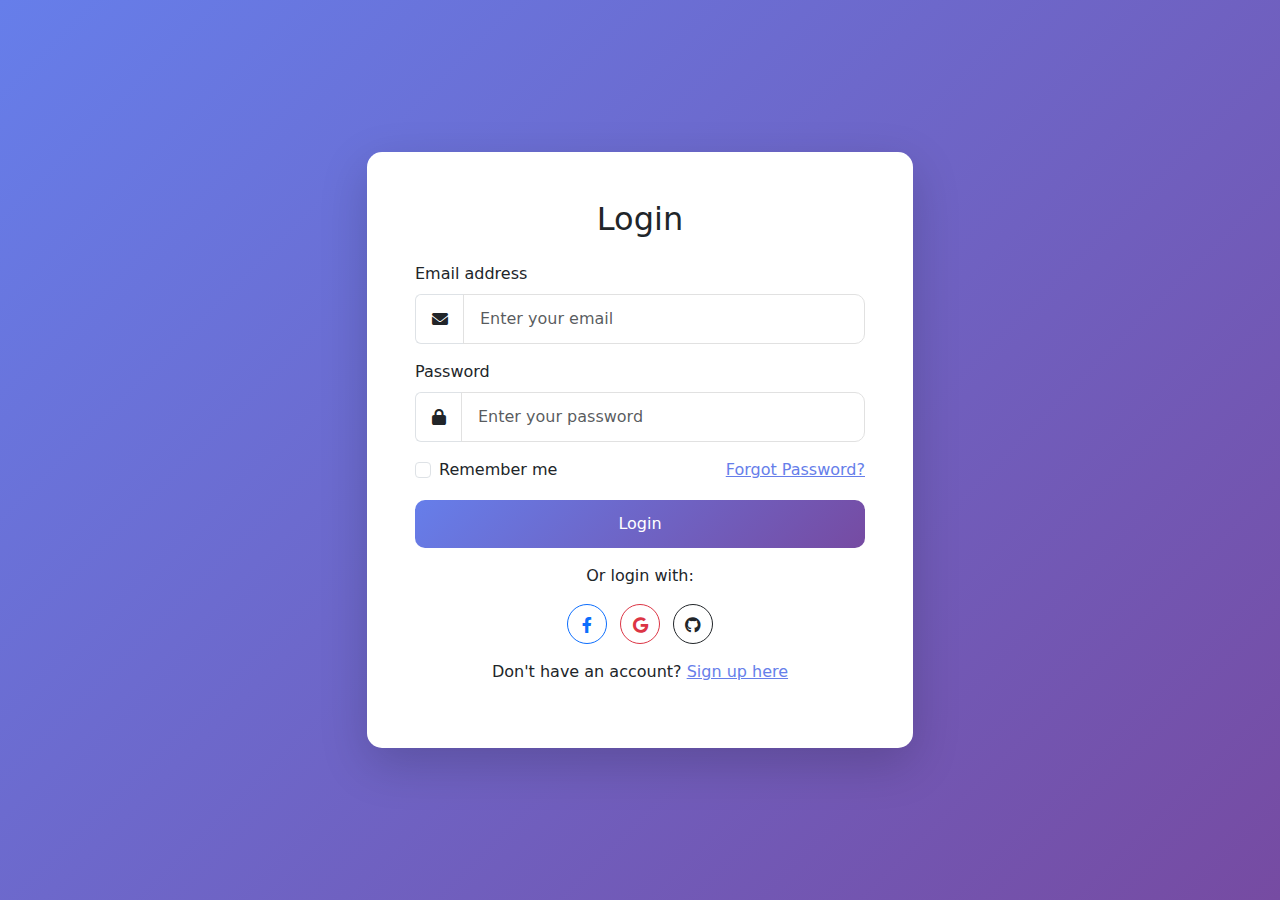
==== index.html @ 2c556b1e "Replace old login.html with new index.html for improved login UI. The new file maintains the same st" ====
<!DOCTYPE html>
<html lang="en">
<head>
    <meta charset="UTF-8">
    <meta name="viewport" content="width=device-width, initial-scale=1.0">
    <title>Login</title>
    <!-- Bootstrap CSS -->
    <link href="https://cdn.jsdelivr.net/npm/bootstrap@5.3.0/dist/css/bootstrap.min.css" rel="stylesheet">
    <!-- Custom CSS -->
    <link rel="stylesheet" href="style.css">
    <!-- Font Awesome -->
    <link rel="stylesheet" href="https://cdnjs.cloudflare.com/ajax/libs/font-awesome/6.0.0/css/all.min.css">
</head>
<body>
    <div class="container">
        <div class="row justify-content-center min-vh-100 align-items-center">
            <div class="col-md-6">
                <div class="card shadow-lg">
                    <div class="card-body p-5">
                        <h2 class="text-center mb-4">Login</h2>
                        <form>
                            <div class="mb-3">
                                <label for="email" class="form-label">Email address</label>
                                <div class="input-group">
                                    <span class="input-group-text"><i class="fas fa-envelope"></i></span>
                                    <input type="email" class="form-control" id="email" placeholder="Enter your email" required>
                                </div>
                            </div>

                            <div class="mb-3">
                                <label for="password" class="form-label">Password</label>
                                <div class="input-group">
                                    <span class="input-group-text"><i class="fas fa-lock"></i></span>
                                    <input type="password" class="form-control" id="password" placeholder="Enter your password" required>
                                </div>
                            </div>

                            <div class="mb-3 d-flex justify-content-between">
                                <div class="form-check">
                                    <input type="checkbox" class="form-check-input" id="remember">
                                    <label class="form-check-label" for="remember">Remember me</label>
                                </div>
                                <a href="forgot-password.html" class="text-primary">Forgot Password?</a>
                            </div>

                            <button type="submit" class="btn btn-primary w-100 mb-3">Login</button>
                            
                            <div class="text-center">
                                <p>Or login with:</p>
                                <div class="social-buttons">
                                    <button type="button" class="btn btn-outline-primary me-2"><i class="fab fa-facebook-f"></i></button>
                                    <button type="button" class="btn btn-outline-danger me-2"><i class="fab fa-google"></i></button>
                                    <button type="button" class="btn btn-outline-dark"><i class="fab fa-github"></i></button>
                                </div>
                            </div>
                        </form>
                        <div class="text-center mt-3">
                            <p>Don't have an account? <a href="signup.html" class="text-primary">Sign up here</a></p>
                        </div>
                    </div>
                </div>
            </div>
        </div>
    </div>

    <!-- Bootstrap JS -->
    <script src="https://cdn.jsdelivr.net/npm/bootstrap@5.3.0/dist/js/bootstrap.bundle.min.js"></script>
</body>
</html>
---- style.css ----
/* General Styles */
body {
    background: linear-gradient(135deg, #667eea 0%, #764ba2 100%);
}

/* Card Styles */
.card {
    border-radius: 15px;
    border: none;
    box-shadow: 0 10px 20px rgba(0,0,0,0.1);
    transition: transform 0.3s;
}

.card:hover {
    transform: translateY(-5px);
}

.card-body {
    border-radius: 15px;
    padding: 2.5rem;
}

.card-header {
    background: transparent;
    border-bottom: none;
    padding: 30px 25px 20px;
}

/* Form Elements */
.input-group {
    margin-bottom: 1rem;
}

.input-group-text {
    background-color: transparent;
    border-right: none;
    padding: 0.75rem 1rem;
}

.form-control {
    border-left: none;
    padding: 0.75rem 1rem;
    border-radius: 10px;
    border: 1px solid #e1e1e1;
}

.form-control:focus {
    box-shadow: none;
    border-color: #ced4da;
}

.form-control:focus + .input-group-text {
    border-color: #ced4da;
}

.form-label {
    font-weight: 500;
}

/* Buttons */
.btn-primary, .btn-reset {
    background: linear-gradient(135deg, #667eea 0%, #764ba2 100%);
    border: none;
    padding: 12px;
    font-weight: 500;
    width: 100%;
    border-radius: 10px;
    color: white;
    transition: all 0.3s ease;
}

.btn-primary:hover, .btn-reset:hover {
    background: linear-gradient(135deg, #764ba2 0%, #667eea 100%);
    transform: translateY(-2px);
    box-shadow: 0 5px 15px rgba(0,0,0,0.2);
}

/* Social Buttons */
.social-buttons .btn {
    border-radius: 50%;
    width: 40px;
    height: 40px;
    padding: 0;
    line-height: 40px;
}

.social-buttons .btn i {
    line-height: 40px;
}

/* Forgot Password Specific */
.forgot-password-container {
    display: none;
}

.back-to-login {
    color: #6c757d;
    text-decoration: none;
    transition: all 0.3s ease;
    display: inline-flex;
    align-items: center;
    font-weight: 500;
}

.back-to-login:hover {
    color: #764ba2;
    transform: translateX(-3px);
}

.back-to-login i {
    margin-right: 0.5rem;
    transition: transform 0.3s ease;
}

.back-to-login:hover i {
    transform: translateX(-3px);
}

.icon-lock {
    font-size: 3.5rem;
    color: #764ba2;
    display: inline-block;
    background: rgba(118, 75, 162, 0.1);
    padding: 1rem;
    border-radius: 50%;
    margin-bottom: 1rem;
}

/* Links */
.text-primary {
    color: #667eea !important;
}

.text-primary:hover {
    color: #764ba2 !important;
    text-decoration: none;
}

/* Responsive Adjustments */
@media (max-width: 768px) {
    .card-body {
        padding: 2rem !important;
    }
    
    .container {
        padding: 1rem;
    }
}
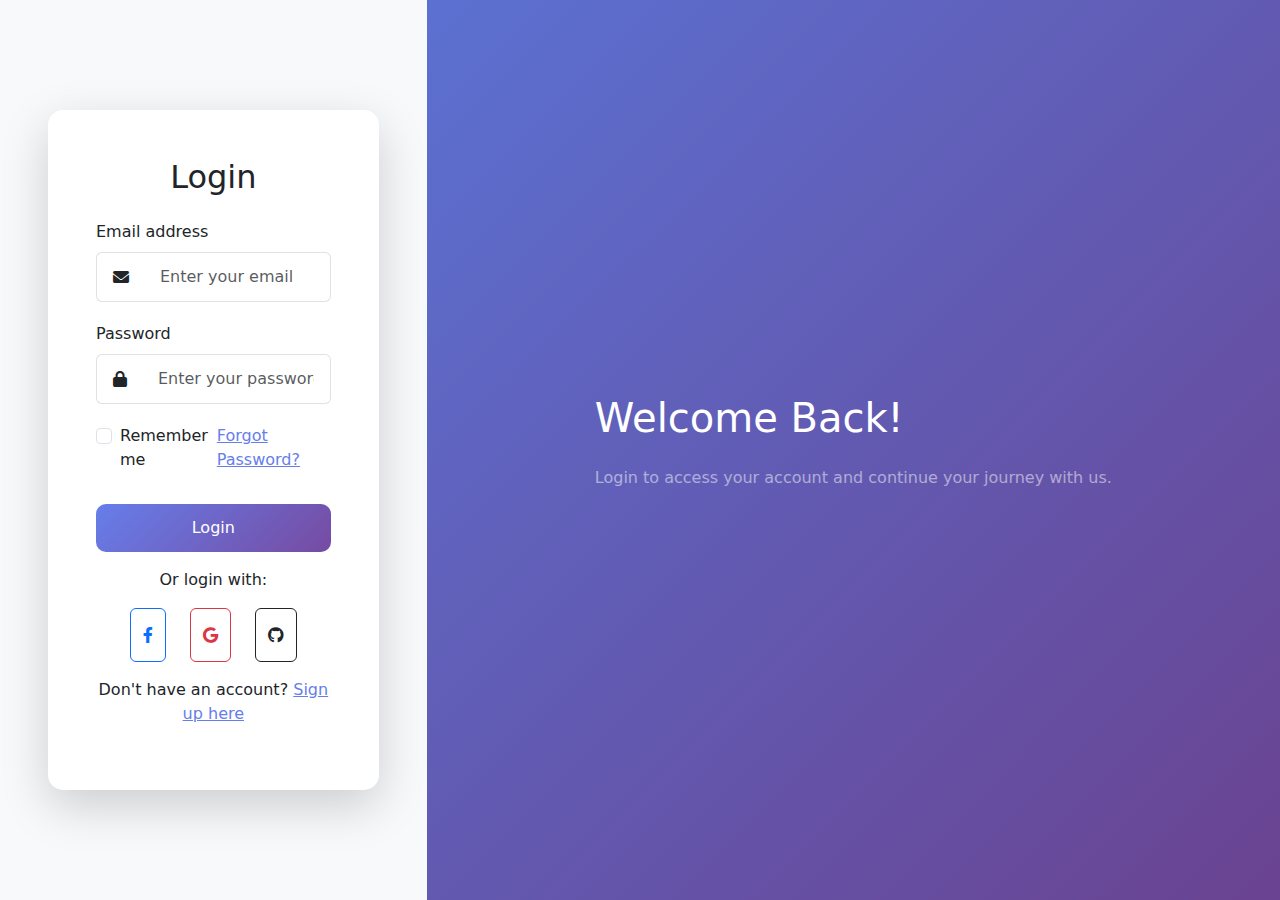
==== commit f239bdcd: "chng2" ====
--- a/index.html
+++ b/index.html
@@ -12,52 +12,63 @@
     <link rel="stylesheet" href="https://cdnjs.cloudflare.com/ajax/libs/font-awesome/6.0.0/css/all.min.css">
 </head>
 <body>
-    <div class="container">
-        <div class="row justify-content-center min-vh-100 align-items-center">
-            <div class="col-md-6">
-                <div class="card shadow-lg">
-                    <div class="card-body p-5">
-                        <h2 class="text-center mb-4">Login</h2>
-                        <form>
-                            <div class="mb-3">
-                                <label for="email" class="form-label">Email address</label>
-                                <div class="input-group">
-                                    <span class="input-group-text"><i class="fas fa-envelope"></i></span>
-                                    <input type="email" class="form-control" id="email" placeholder="Enter your email" required>
+    <div class="container-fluid p-0">
+        <div class="row g-0 min-vh-100">
+            <!-- Left side - Form -->
+            <div class="col-12 col-md-6 col-lg-5 col-xl-4 d-flex align-items-center">
+                <div class="w-100 p-3 p-md-4 p-xl-5">
+                    <div class="card shadow-lg">
+                        <div class="card-body p-4 p-md-5">
+                            <h2 class="text-center mb-4">Login</h2>
+                            <form>
+                                <div class="mb-3">
+                                    <label for="email" class="form-label">Email address</label>
+                                    <div class="input-group">
+                                        <span class="input-group-text"><i class="fas fa-envelope"></i></span>
+                                        <input type="email" class="form-control" id="email" placeholder="Enter your email" required>
+                                    </div>
                                 </div>
+
+                                <div class="mb-3">
+                                    <label for="password" class="form-label">Password</label>
+                                    <div class="input-group">
+                                        <span class="input-group-text"><i class="fas fa-lock"></i></span>
+                                        <input type="password" class="form-control" id="password" placeholder="Enter your password" required>
+                                    </div>
+                                </div>
+
+                                <div class="mb-3 d-flex justify-content-between">
+                                    <div class="form-check">
+                                        <input type="checkbox" class="form-check-input" id="remember">
+                                        <label class="form-check-label" for="remember">Remember me</label>
+                                    </div>
+                                    <a href="forgot-password.html" class="text-primary">Forgot Password?</a>
+                                </div>
+
+                                <button type="submit" class="btn btn-primary w-100 mb-3">Login</button>
+                                
+                                <div class="text-center">
+                                    <p>Or login with:</p>
+                                    <div class="social-buttons">
+                                        <button type="button" class="btn btn-outline-primary me-2"><i class="fab fa-facebook-f"></i></button>
+                                        <button type="button" class="btn btn-outline-danger me-2"><i class="fab fa-google"></i></button>
+                                        <button type="button" class="btn btn-outline-dark"><i class="fab fa-github"></i></button>
+                                    </div>
+                                </div>
+                            </form>
+                            <div class="text-center mt-3">
+                                <p>Don't have an account? <a href="signup.html" class="text-primary">Sign up here</a></p>
                             </div>
-
-                            <div class="mb-3">
-                                <label for="password" class="form-label">Password</label>
-                                <div class="input-group">
-                                    <span class="input-group-text"><i class="fas fa-lock"></i></span>
-                                    <input type="password" class="form-control" id="password" placeholder="Enter your password" required>
-                                </div>
-                            </div>
-
-                            <div class="mb-3 d-flex justify-content-between">
-                                <div class="form-check">
-                                    <input type="checkbox" class="form-check-input" id="remember">
-                                    <label class="form-check-label" for="remember">Remember me</label>
-                                </div>
-                                <a href="forgot-password.html" class="text-primary">Forgot Password?</a>
-                            </div>
-
-                            <button type="submit" class="btn btn-primary w-100 mb-3">Login</button>
-                            
-                            <div class="text-center">
-                                <p>Or login with:</p>
-                                <div class="social-buttons">
-                                    <button type="button" class="btn btn-outline-primary me-2"><i class="fab fa-facebook-f"></i></button>
-                                    <button type="button" class="btn btn-outline-danger me-2"><i class="fab fa-google"></i></button>
-                                    <button type="button" class="btn btn-outline-dark"><i class="fab fa-github"></i></button>
-                                </div>
-                            </div>
-                        </form>
-                        <div class="text-center mt-3">
-                            <p>Don't have an account? <a href="signup.html" class="text-primary">Sign up here</a></p>
                         </div>
                     </div>
+                </div>
+            </div>
+            
+            <!-- Right side - Background/Image -->
+            <div class="col-md-6 col-lg-7 col-xl-8 d-none d-md-flex bg-auth">
+                <div class="auth-content p-4 d-flex flex-column justify-content-center">
+                    <h1 class="text-white mb-4">Welcome Back!</h1>
+                    <p class="text-white-50">Login to access your account and continue your journey with us.</p>
                 </div>
             </div>
         </div>
--- a/style.css
+++ b/style.css
@@ -1,14 +1,40 @@
 /* General Styles */
 body {
+    min-height: 100vh;
+    background: #f8f9fa;
+}
+
+/* New background styles */
+.bg-auth {
     background: linear-gradient(135deg, #667eea 0%, #764ba2 100%);
+    position: relative;
+    overflow: hidden;
+}
+
+.bg-auth::before {
+    content: '';
+    position: absolute;
+    top: 0;
+    right: 0;
+    bottom: 0;
+    left: 0;
+    background: rgba(0, 0, 0, 0.1);
+}
+
+.auth-content {
+    position: relative;
+    z-index: 1;
+    max-width: 600px;
+    margin: 0 auto;
 }
 
 /* Card Styles */
 .card {
     border-radius: 15px;
     border: none;
-    box-shadow: 0 10px 20px rgba(0,0,0,0.1);
+    box-shadow: 0 10px 20px rgba(0,0,0,0.08);
     transition: transform 0.3s;
+    background: #ffffff;
 }
 
 .card:hover {
@@ -28,20 +54,21 @@
 
 /* Form Elements */
 .input-group {
-    margin-bottom: 1rem;
+    margin-bottom: 1.25rem;
 }
 
 .input-group-text {
     background-color: transparent;
     border-right: none;
     padding: 0.75rem 1rem;
+    min-width: 46px;
+    justify-content: center;
 }
 
 .form-control {
     border-left: none;
     padding: 0.75rem 1rem;
-    border-radius: 10px;
-    border: 1px solid #e1e1e1;
+    height: auto;
 }
 
 .form-control:focus {
@@ -61,7 +88,9 @@
 .btn-primary, .btn-reset {
     background: linear-gradient(135deg, #667eea 0%, #764ba2 100%);
     border: none;
-    padding: 12px;
+    padding: 0.75rem 1.5rem;
+    font-size: 1rem;
+    line-height: 1.5;
     font-weight: 500;
     width: 100%;
     border-radius: 10px;
@@ -76,12 +105,15 @@
 }
 
 /* Social Buttons */
+.social-buttons {
+    display: flex;
+    justify-content: center;
+    gap: 1rem;
+    flex-wrap: wrap;
+}
+
 .social-buttons .btn {
-    border-radius: 50%;
-    width: 40px;
-    height: 40px;
-    padding: 0;
-    line-height: 40px;
+    flex: 0 0 auto;
 }
 
 .social-buttons .btn i {
@@ -137,12 +169,61 @@
 }
 
 /* Responsive Adjustments */
-@media (max-width: 768px) {
+@media (max-width: 767.98px) {
+    h2 {
+        font-size: 1.75rem;
+    }
+    
+    .form-label {
+        font-size: 0.9rem;
+    }
+    
     .card-body {
-        padding: 2rem !important;
-    }
-    
-    .container {
-        padding: 1rem;
+        padding: 1.5rem !important;
+    }
+}
+
+/* Medium devices adjustments */
+@media (min-width: 768px) and (max-width: 991.98px) {
+    .auth-content {
+        padding: 2rem;
+    }
+}
+
+/* Large devices adjustments */
+@media (min-width: 992px) {
+    .auth-content {
+        padding: 3rem;
+    }
+}
+
+/* Custom utility classes */
+.w-100 {
+    width: 100% !important;
+}
+
+.min-vh-100 {
+    min-height: 100vh !important;
+}
+
+/* Form check responsive spacing */
+.form-check {
+    margin-bottom: 1rem;
+}
+
+@media (max-width: 575.98px) {
+    .form-check {
+        margin-bottom: 0.75rem;
+    }
+    
+    .social-buttons .btn {
+        width: 36px;
+        height: 36px;
+        line-height: 36px;
+    }
+    
+    .social-buttons .btn i {
+        line-height: 36px;
+        font-size: 0.875rem;
     }
 } 